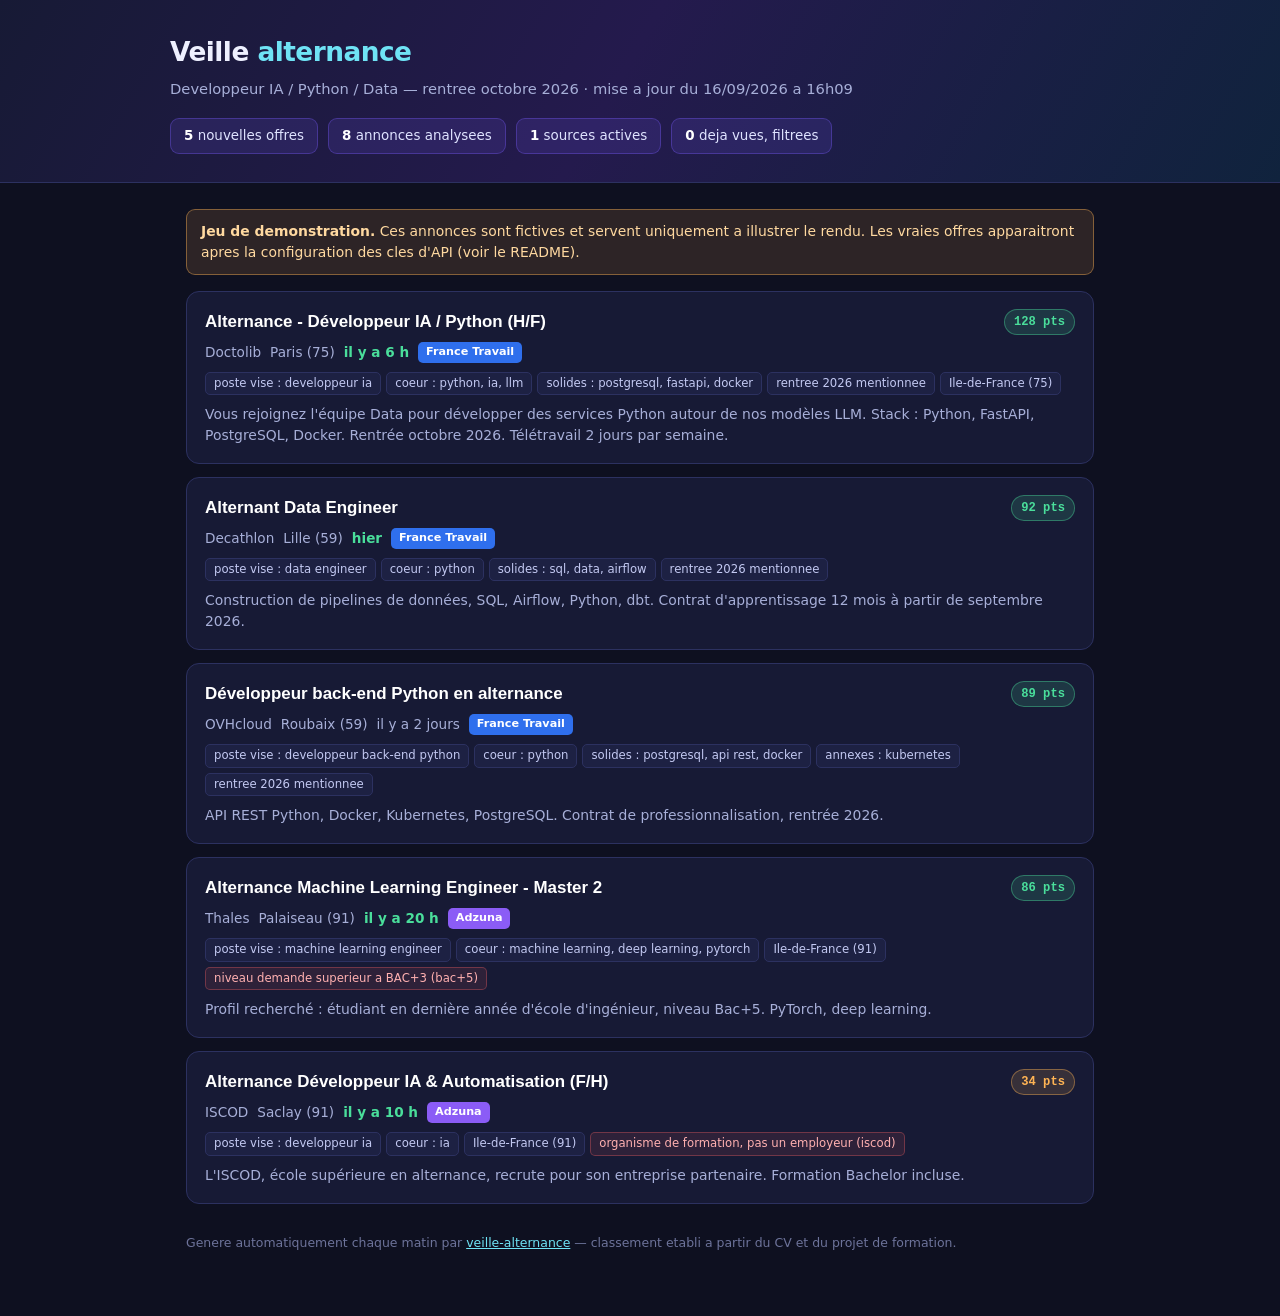
==== veille-alternance/index.html @ 62dec8f5 "Ajoute la veille automatique d'offres d'alternance Un outil qui collecte chaque matin les annonces d" ====
<!DOCTYPE html>
<html lang="fr">
<head>
<meta charset="utf-8">
<meta name="viewport" content="width=device-width,initial-scale=1">
<meta name="robots" content="noindex">
<title>Veille alternance — Anatoli Mikoyan</title>
<style>
:root{--fond:#0e1020;--carte:#171a35;--carte2:#1d2143;--trait:#2c3160;
--texte:#eef0ff;--doux:#a7afd8;--violet:#7c5cff;--cyan:#6fe3f5;--vert:#4ade9b;--orange:#ffb454;}
*{margin:0;padding:0;box-sizing:border-box}
body{font-family:Inter,system-ui,-apple-system,"Segoe UI",sans-serif;background:var(--fond);
color:var(--texte);line-height:1.5;padding:0 0 64px}
.bandeau{background:linear-gradient(120deg,#171a35,#241a4d 48%,#10233d);padding:32px 16px 28px;
border-bottom:1px solid var(--trait)}
.dedans{max-width:940px;margin:0 auto}
h1{font-size:1.65rem;letter-spacing:-.02em;margin-bottom:6px}
h1 span{color:var(--cyan)}
.sous{color:var(--doux);font-size:.92rem}
.chiffres{display:flex;flex-wrap:wrap;gap:10px;margin-top:18px}
.chiffre{background:rgba(124,92,255,.14);border:1px solid rgba(124,92,255,.34);
border-radius:9px;padding:7px 13px;font-size:.84rem;color:#dfe3ff}
.chiffre b{color:#fff}
main{max-width:940px;margin:0 auto;padding:26px 16px 0}
.offre{background:var(--carte);border:1px solid var(--trait);border-radius:13px;
padding:17px 18px;margin-bottom:13px;transition:border-color .16s,transform .16s}
.offre:hover{border-color:var(--violet);transform:translateY(-2px)}
.haut{display:flex;justify-content:space-between;gap:14px;align-items:flex-start;flex-wrap:wrap}
.titre{font-family:"Space Grotesk",Inter,sans-serif;font-size:1.06rem;font-weight:700;
color:#fff;text-decoration:none}
.titre:hover{color:var(--cyan)}
.score{font-family:"JetBrains Mono",ui-monospace,monospace;font-size:.76rem;font-weight:600;
padding:3px 9px;border-radius:999px;background:rgba(74,222,155,.15);
border:1px solid rgba(74,222,155,.4);color:var(--vert);white-space:nowrap;flex:none}
.score.moyen{background:rgba(255,180,84,.14);border-color:rgba(255,180,84,.4);color:var(--orange)}
.meta{color:var(--doux);font-size:.85rem;margin:7px 0 9px;display:flex;flex-wrap:wrap;gap:5px 9px}
.meta .frais{color:var(--vert);font-weight:600}
.puce{font-size:.7rem;padding:2px 8px;border-radius:5px;font-weight:600;color:#fff}
.raisons{display:flex;flex-wrap:wrap;gap:5px;margin-bottom:9px}
.raison{font-size:.73rem;padding:2px 8px;border-radius:5px;background:var(--carte2);
border:1px solid var(--trait);color:#c3c9f2}
.raison.negatif{background:rgba(255,99,99,.1);border-color:rgba(255,99,99,.32);color:#ffb0b0}
.extrait{color:var(--doux);font-size:.87rem}
.vide{text-align:center;padding:54px 20px;color:var(--doux)}
.avertissement{background:rgba(255,180,84,.13);border:1px solid rgba(255,180,84,.42);
color:#ffd9a0;border-radius:9px;padding:11px 14px;margin-bottom:16px;font-size:.87rem}
footer{max-width:940px;margin:30px auto 0;padding:0 16px;color:#6d739a;font-size:.78rem}
a.lien{color:var(--cyan)}
@media(max-width:560px){.haut{flex-direction:column}h1{font-size:1.32rem}}
</style>
</head>
<body>
<header class="bandeau"><div class="dedans">
  <h1>Veille <span>alternance</span></h1>
  <p class="sous">Developpeur IA / Python / Data — rentree octobre 2026 · mise a jour du 16/09/2026 a 16h09</p>
  <div class="chiffres"><div class="chiffre"><b>5</b> nouvelles offres</div><div class="chiffre"><b>8</b> annonces analysees</div><div class="chiffre"><b>1</b> sources actives</div><div class="chiffre"><b>0</b> deja vues, filtrees</div></div>
</div></header>
<main><div class="avertissement"><b>Jeu de demonstration.</b> Ces annonces sont fictives et servent uniquement a illustrer le rendu. Les vraies offres apparaitront apres la configuration des cles d'API (voir le README).</div><article class="offre">
  <div class="haut">
    <a class="titre" href="https://example.org/1" target="_blank" rel="noopener">Alternance - Développeur IA / Python (H/F)</a>
    <span class="score">128 pts</span>
  </div>
  <div class="meta"><span>Doctolib</span><span>Paris (75)</span><span class="frais">il y a 6 h</span><span class="puce" style="background:#2f6fed">France Travail</span></div>
  <div class="raisons"><span class="raison">poste vise : developpeur ia</span><span class="raison">coeur : python, ia, llm</span><span class="raison">solides : postgresql, fastapi, docker</span><span class="raison">rentree 2026 mentionnee</span><span class="raison">Ile-de-France (75)</span></div>
  <p class="extrait">Vous rejoignez l&#x27;équipe Data pour développer des services Python autour de nos modèles LLM. Stack : Python, FastAPI, PostgreSQL, Docker. Rentrée octobre 2026. Télétravail 2 jours par semaine.</p>
</article><article class="offre">
  <div class="haut">
    <a class="titre" href="https://example.org/2" target="_blank" rel="noopener">Alternant Data Engineer</a>
    <span class="score">92 pts</span>
  </div>
  <div class="meta"><span>Decathlon</span><span>Lille (59)</span><span class="frais">hier</span><span class="puce" style="background:#2f6fed">France Travail</span></div>
  <div class="raisons"><span class="raison">poste vise : data engineer</span><span class="raison">coeur : python</span><span class="raison">solides : sql, data, airflow</span><span class="raison">rentree 2026 mentionnee</span></div>
  <p class="extrait">Construction de pipelines de données, SQL, Airflow, Python, dbt. Contrat d&#x27;apprentissage 12 mois à partir de septembre 2026.</p>
</article><article class="offre">
  <div class="haut">
    <a class="titre" href="https://example.org/6" target="_blank" rel="noopener">Développeur back-end Python en alternance</a>
    <span class="score">89 pts</span>
  </div>
  <div class="meta"><span>OVHcloud</span><span>Roubaix (59)</span><span class="">il y a 2 jours</span><span class="puce" style="background:#2f6fed">France Travail</span></div>
  <div class="raisons"><span class="raison">poste vise : developpeur back-end python</span><span class="raison">coeur : python</span><span class="raison">solides : postgresql, api rest, docker</span><span class="raison">annexes : kubernetes</span><span class="raison">rentree 2026 mentionnee</span></div>
  <p class="extrait">API REST Python, Docker, Kubernetes, PostgreSQL. Contrat de professionnalisation, rentrée 2026.</p>
</article><article class="offre">
  <div class="haut">
    <a class="titre" href="https://example.org/4" target="_blank" rel="noopener">Alternance Machine Learning Engineer - Master 2</a>
    <span class="score">86 pts</span>
  </div>
  <div class="meta"><span>Thales</span><span>Palaiseau (91)</span><span class="frais">il y a 20 h</span><span class="puce" style="background:#8b5cf6">Adzuna</span></div>
  <div class="raisons"><span class="raison">poste vise : machine learning engineer</span><span class="raison">coeur : machine learning, deep learning, pytorch</span><span class="raison">Ile-de-France (91)</span><span class="raison negatif">niveau demande superieur a BAC+3 (bac+5)</span></div>
  <p class="extrait">Profil recherché : étudiant en dernière année d&#x27;école d&#x27;ingénieur, niveau Bac+5. PyTorch, deep learning.</p>
</article><article class="offre">
  <div class="haut">
    <a class="titre" href="https://example.org/3" target="_blank" rel="noopener">Alternance Développeur IA &amp; Automatisation (F/H)</a>
    <span class="score moyen">34 pts</span>
  </div>
  <div class="meta"><span>ISCOD</span><span>Saclay (91)</span><span class="frais">il y a 10 h</span><span class="puce" style="background:#8b5cf6">Adzuna</span></div>
  <div class="raisons"><span class="raison">poste vise : developpeur ia</span><span class="raison">coeur : ia</span><span class="raison">Ile-de-France (91)</span><span class="raison negatif">organisme de formation, pas un employeur (iscod)</span></div>
  <p class="extrait">L&#x27;ISCOD, école supérieure en alternance, recrute pour son entreprise partenaire. Formation Bachelor incluse.</p>
</article></main>
<footer>
  <p>Genere automatiquement chaque matin par
  <a class="lien" href="https://github.com/Anatoli-Mikoyan/Portfolio-Anatoli-Mikoyan/tree/main/veille-alternance">veille-alternance</a>
  — classement etabli a partir du CV et du projet de formation.</p>
</footer>
</body>
</html>
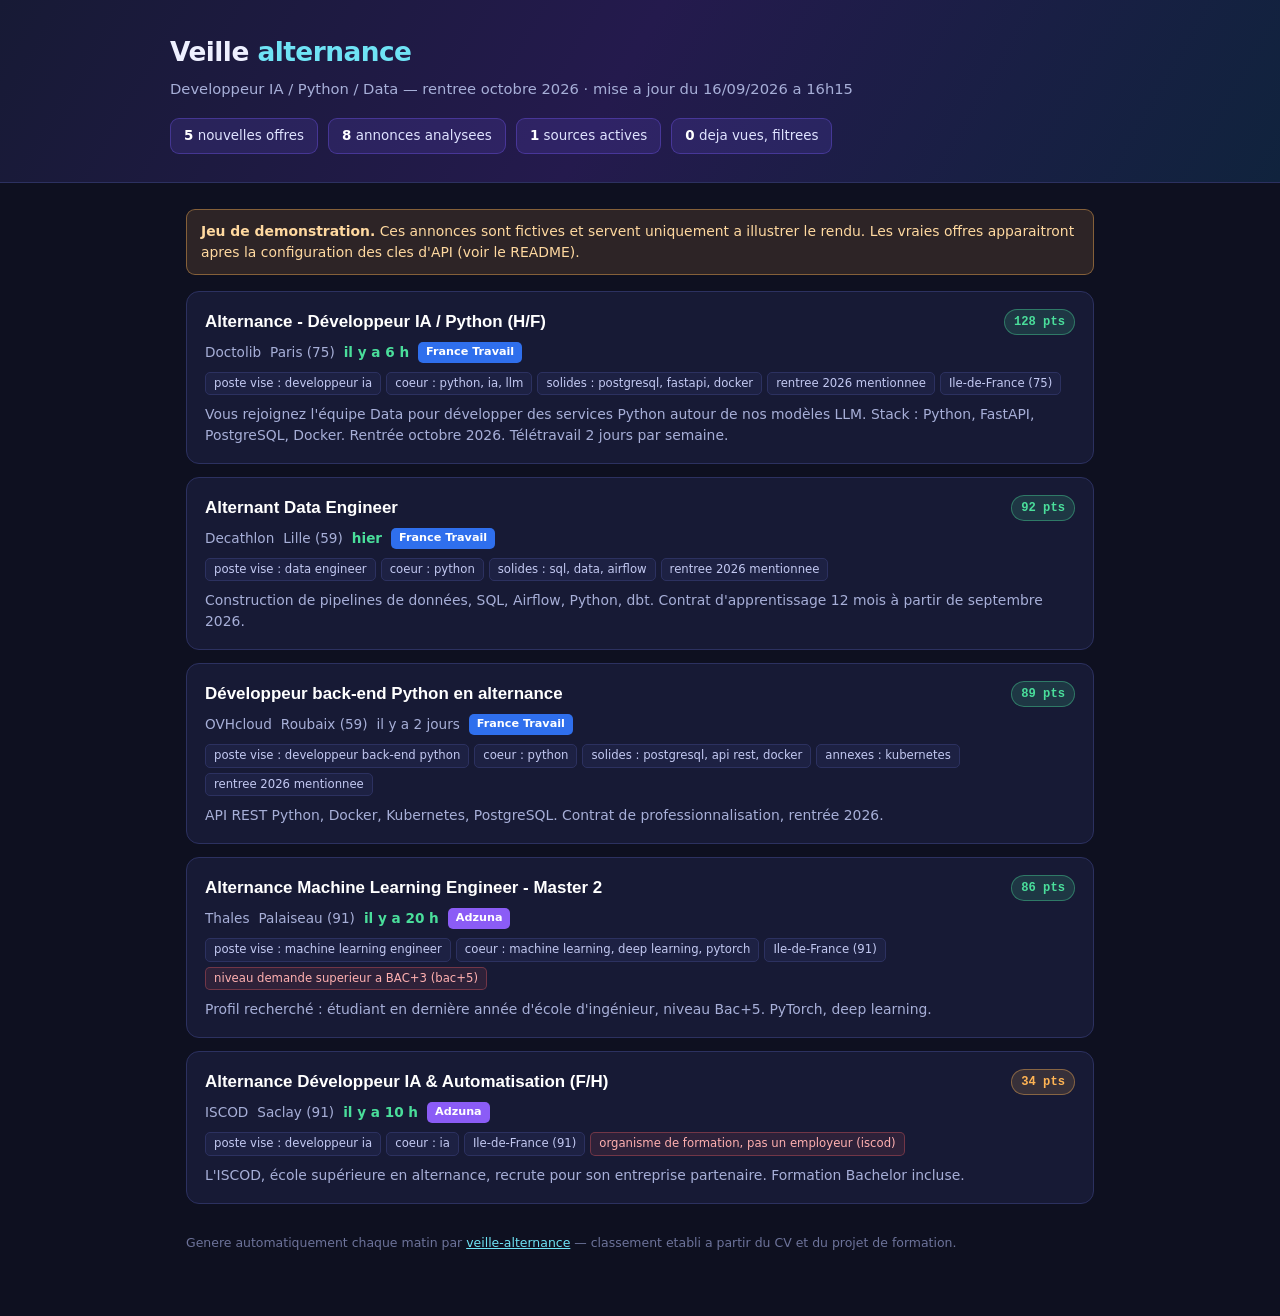
==== commit fbfb07c9: "Affine le filtrage des organismes de formation Une passe sur de vraies annonces a montré que des éco" ====
--- a/veille-alternance/index.html
+++ b/veille-alternance/index.html
@@ -52,7 +52,7 @@
 <body>
 <header class="bandeau"><div class="dedans">
   <h1>Veille <span>alternance</span></h1>
-  <p class="sous">Developpeur IA / Python / Data — rentree octobre 2026 · mise a jour du 16/09/2026 a 16h09</p>
+  <p class="sous">Developpeur IA / Python / Data — rentree octobre 2026 · mise a jour du 16/09/2026 a 16h15</p>
   <div class="chiffres"><div class="chiffre"><b>5</b> nouvelles offres</div><div class="chiffre"><b>8</b> annonces analysees</div><div class="chiffre"><b>1</b> sources actives</div><div class="chiffre"><b>0</b> deja vues, filtrees</div></div>
 </div></header>
 <main><div class="avertissement"><b>Jeu de demonstration.</b> Ces annonces sont fictives et servent uniquement a illustrer le rendu. Les vraies offres apparaitront apres la configuration des cles d'API (voir le README).</div><article class="offre">
